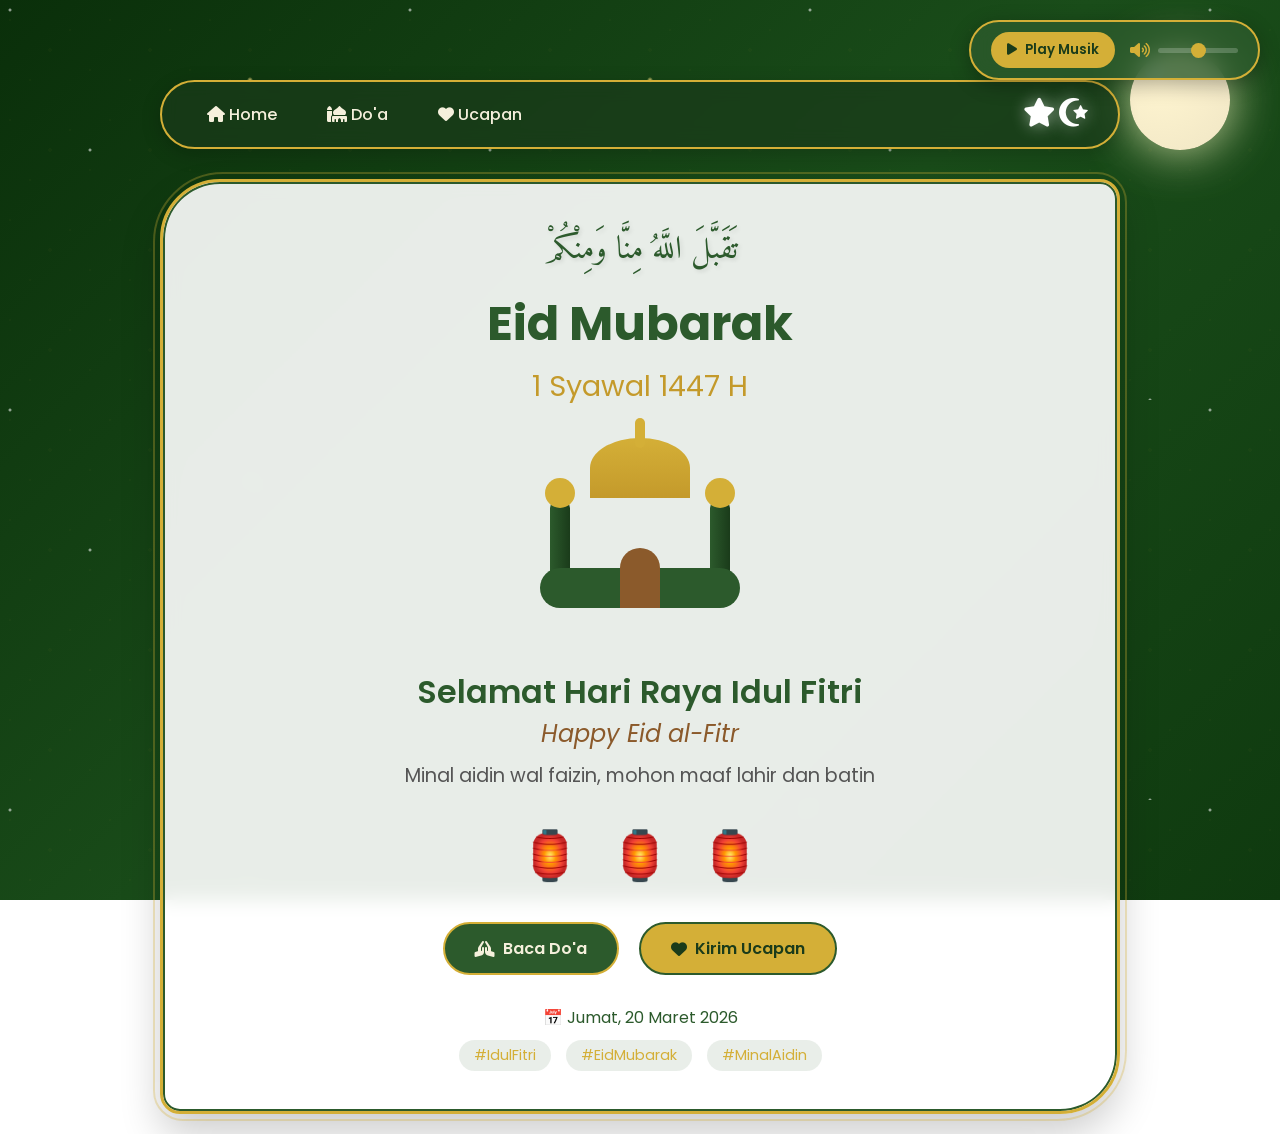
==== index.html @ 354b61fa "up project" ====
<!DOCTYPE html>
<html lang="id">
<head>
  <meta charset="UTF-8">
  <meta name="viewport" content="width=device-width, initial-scale=1.0">
  <title>🌙 Eid Mubarak · Islamic Greeting</title>
  
  <!-- Fonts -->
  <link rel="preconnect" href="https://fonts.googleapis.com">
  <link rel="preconnect" href="https://fonts.gstatic.com" crossorigin>
  <link href="https://fonts.googleapis.com/css2?family=Amiri:wght@400;700&family=Poppins:wght@300;400;600;700&display=swap" rel="stylesheet">
  
  <!-- Font Awesome for Icons -->
  <link rel="stylesheet" href="https://cdnjs.cloudflare.com/ajax/libs/font-awesome/6.0.0/css/all.min.css">
  
  <!-- CSS -->
  <link rel="stylesheet" href="css/style.css">
</head>
<body class="home-page">
  <!-- Islamic Pattern Background -->
  <div class="islamic-bg">
    <div class="pattern"></div>
    <div class="moon"></div>
    <div class="stars"></div>
  </div>

  <!-- Audio Player -->
  <div class="audio-player">
    <audio id="backsound" loop>
      <source src="audio/backsound.mp3" type="audio/mpeg">
    </audio>
    <button id="playPauseBtn" class="play-btn">
      <i class="fas fa-play"></i>
      <span>Play Musik</span>
    </button>
    <div class="volume-control">
      <i class="fas fa-volume-up"></i>
      <input type="range" id="volumeSlider" min="0" max="1" step="0.1" value="0.5">
    </div>
  </div>

  <!-- Main Content -->
  <div class="container">
    <!-- Header dengan Navigasi -->
    <nav class="islamic-nav">
  <div class="nav-links">
    <a href="index.html" class="nav-home">
      <i class="fas fa-home"></i> Home
    </a>
    <a href="halaman2.html" class="nav-doa">
      <i class="fas fa-mosque"></i> Do'a
    </a>
    <a href="halaman3.html" class="nav-ucapan">
      <i class="fas fa-heart"></i> Ucapan
    </a>
  </div>
  <div class="nav-decoration">
  <i class="fas fa-star decor-star"></i>
  <i class="fas fa-star-and-crescent decor-crescent"></i>
</div>
</nav>

    <!-- Main Card -->
    <div class="islamic-card">
      <!-- Header dengan Kaligrafi -->
      <div class="arabic-text">تَقَبَّلَ اللَّهُ مِنَّا وَمِنْكُمْ</div>
      <h1 class="title">Eid Mubarak</h1>
      <h2 class="subtitle">1 Syawal 1447 H</h2>

      <!-- Masjid Illustration -->
      <div class="masjid-container">
        <div class="masjid">
          <div class="dome"></div>
          <div class="minaret left"></div>
          <div class="minaret right"></div>
          <div class="base"></div>
          <div class="door"></div>
        </div>
      </div>

      <!-- Greeting Message -->
      <div class="greeting-message">
        <p class="indonesian">Selamat Hari Raya Idul Fitri</p>
        <p class="english">Happy Eid al-Fitr</p>
        <p class="desc">Minal aidin wal faizin, mohon maaf lahir dan batin</p>
      </div>

      <!-- Lantern Row -->
      <div class="lantern-row">
        <div class="lantern">🏮</div>
        <div class="lantern">🏮</div>
        <div class="lantern">🏮</div>
      </div>

      <!-- Button ke halaman lain -->
      <div class="action-buttons">
        <a href="halaman2.html" class="btn btn-primary">
          <i class="fas fa-hands-praying"></i> Baca Do'a
        </a>
        <a href="halaman3.html" class="btn btn-secondary">
          <i class="fas fa-heart"></i> Kirim Ucapan
        </a>
      </div>

      <!-- Footer -->
      <div class="islamic-footer">
        <div class="date">📅 Jumat, 20 Maret 2026</div>
        <div class="hashtags">
          <span>#IdulFitri</span>
          <span>#EidMubarak</span>
          <span>#MinalAidin</span>
        </div>
      </div>
    </div>
  </div>

  <!-- JavaScript -->
  <script src="js/script.js"></script>
  <!-- Letakkan sebelum </body> -->

<!-- Simpan posisi audio sebelum pindah halaman -->
<script>
  window.addEventListener('beforeunload', function() {
    const audio = document.getElementById('backsound');
    if (audio) {
      // Simpan posisi lagu
      localStorage.setItem('audioTime', audio.currentTime);
      // Simpan status play/pause
      localStorage.setItem('audioPlaying', !audio.paused);
      // Simpan volume
      localStorage.setItem('audioVolume', audio.volume);
    }
  });
</script>
</body>
</html>
---- css/style.css ----
/* ===== VARIABLES ===== */
:root {
  --primary-color: #2c5a2c;
  --secondary-color: #c49a2b;
  --accent-color: #8b5a2b;
  --dark-green: #1a3b1a;
  --light-beige: #f5f0dc;
  --gold: #d4af37;
  --font-arabic: 'Amiri', serif;
  --font-main: 'Poppins', sans-serif;
}

/* ===== RESET ===== */
* {
  margin: 0;
  padding: 0;
  box-sizing: border-box;
}

body {
  min-height: 100vh;
  font-family: var(--font-main);
  position: relative;
  overflow-x: hidden;
  color: #333;
}

/* ===== ISLAMIC BACKGROUND ===== */
.islamic-bg {
  position: fixed;
  top: 0;
  left: 0;
  width: 100%;
  height: 100%;
  z-index: -1;
  background: linear-gradient(135deg, #0a2f0a, #1a4d1a, #0f3a0f);
  overflow: hidden;
}

.pattern {
  position: absolute;
  width: 100%;
  height: 100%;
  background-image: 
    radial-gradient(circle at 10% 20%, rgba(212, 175, 55, 0.1) 1px, transparent 1px),
    radial-gradient(circle at 90% 70%, rgba(212, 175, 55, 0.1) 1px, transparent 1px),
    radial-gradient(circle at 30% 80%, rgba(212, 175, 55, 0.1) 1px, transparent 1px),
    radial-gradient(circle at 70% 30%, rgba(212, 175, 55, 0.1) 1px, transparent 1px),
    radial-gradient(circle at 50% 50%, rgba(212, 175, 55, 0.1) 2px, transparent 2px);
  background-size: 100px 100px;
  opacity: 0.3;
}

.moon {
  position: absolute;
  top: 50px;
  right: 50px;
  width: 100px;
  height: 100px;
  background: radial-gradient(circle at 30% 30%, #fff5d0, #f0e6c5);
  border-radius: 50%;
  box-shadow: 0 0 50px rgba(255, 255, 200, 0.8);
  animation: moonGlow 5s infinite alternate;
}

.moon::after {
  content: '';
  position: absolute;
  top: 10px;
  left: 15px;
  width: 20px;
  height: 20px;
  background: rgba(255, 255, 255, 0.9);
  border-radius: 50%;
  opacity: 0.8;
}

@keyframes moonGlow {
  from { box-shadow: 0 0 30px rgba(255, 255, 200, 0.5); }
  to { box-shadow: 0 0 70px rgba(255, 255, 200, 1); }
}

.stars {
  position: absolute;
  width: 100%;
  height: 100%;
  background: transparent;
  animation: twinkle 4s infinite;
}

.stars::before,
.stars::after {
  content: '';
  position: absolute;
  width: 100%;
  height: 100%;
  background-image: 
    radial-gradient(2px 2px at 10px 10px, white, rgba(0,0,0,0)),
    radial-gradient(2px 2px at 90px 150px, white, rgba(0,0,0,0)),
    radial-gradient(3px 3px at 250px 80px, #ffe484, rgba(0,0,0,0)),
    radial-gradient(2px 2px at 350px 400px, white, rgba(0,0,0,0)),
    radial-gradient(2px 2px at 500px 200px, white, rgba(0,0,0,0));
  background-size: 400px 400px;
  background-repeat: repeat;
  opacity: 0.5;
}

@keyframes twinkle {
  0%, 100% { opacity: 0.3; }
  50% { opacity: 0.8; }
}

/* ===== AUDIO PLAYER ===== */
.audio-player {
  position: fixed;
  top: 20px;
  right: 20px;
  z-index: 1000;
  background: rgba(44, 90, 44, 0.8);
  backdrop-filter: blur(10px);
  border: 2px solid var(--gold);
  border-radius: 50px;
  padding: 10px 20px;
  display: flex;
  align-items: center;
  gap: 15px;
  box-shadow: 0 5px 20px rgba(0,0,0,0.3);
  color: var(--light-beige);
}

.play-btn {
  background: var(--gold);
  border: none;
  color: var(--dark-green);
  padding: 8px 16px;
  border-radius: 30px;
  font-family: var(--font-main);
  font-weight: 600;
  cursor: pointer;
  display: flex;
  align-items: center;
  gap: 8px;
  transition: all 0.3s;
}

.play-btn:hover {
  transform: scale(1.05);
  box-shadow: 0 0 15px var(--gold);
}

.volume-control {
  display: flex;
  align-items: center;
  gap: 8px;
  color: var(--gold);
}

#volumeSlider {
  width: 80px;
  height: 5px;
  -webkit-appearance: none;
  background: rgba(255,255,255,0.2);
  border-radius: 5px;
}

#volumeSlider::-webkit-slider-thumb {
  -webkit-appearance: none;
  width: 15px;
  height: 15px;
  background: var(--gold);
  border-radius: 50%;
  cursor: pointer;
}

/* ===== NAVIGATION ===== */
.islamic-nav {
  background: rgba(26, 59, 26, 0.7);
  backdrop-filter: blur(10px);
  border: 2px solid var(--gold);
  border-radius: 50px;
  padding: 15px 30px;
  margin-bottom: 30px;
  display: flex;
  justify-content: space-between;
  align-items: center;
  box-shadow: 0 5px 20px rgba(0,0,0,0.2);
}

.nav-links {
  display: flex;
  gap: 20px;
}

.nav-links a {
  color: var(--light-beige);
  text-decoration: none;
  font-weight: 500;
  padding: 5px 15px;
  border-radius: 30px;
  transition: all 0.3s;
}

.nav-links a:hover,
.nav-links a.active {
  background: var(--gold);
  color: var(--dark-green);
}

/* Style untuk icon decoration dengan warna putih */
.nav-decoration i {
  font-size: 1.8rem;
  color: #ffffff; /* WARNA PUTIH */
  filter: drop-shadow(0 0 8px rgba(255, 255, 255, 0.5));
  transition: all 0.3s ease;
}

/* Hover effect tetap ada */
.nav-decoration i:hover {
  transform: scale(1.3);
  color: #ffffff; /* TETAP PUTIH saat hover */
  filter: drop-shadow(0 0 15px rgba(255, 255, 255, 0.8));
}

/* Animasi tetap jalan */
.decor-star {
  animation: spin 6s infinite linear;
}

.decor-crescent {
  animation: float 3s infinite ease-in-out;
}

@keyframes spin {
  from { transform: rotate(0deg); }
  to { transform: rotate(360deg); }
}

@keyframes bounce {
  0%, 100% { transform: translateY(0); }
  50% { transform: translateY(-5px); }
}

/* ===== CONTAINER ===== */
.container {
  max-width: 1000px;
  margin: 0 auto;
  padding: 80px 20px 20px;
  position: relative;
  z-index: 1;
}

/* ===== ISLAMIC CARD ===== */
.islamic-card {
  background: rgba(255, 255, 255, 0.9);
  backdrop-filter: blur(10px);
  border: 3px solid var(--gold);
  border-radius: 60px 20px 60px 20px;
  padding: 40px;
  box-shadow: 0 20px 40px rgba(0,0,0,0.2), 0 0 0 2px var(--primary-color) inset;
  position: relative;
}

.islamic-card::before {
  content: '';
  position: absolute;
  top: -10px;
  left: -10px;
  right: -10px;
  bottom: -10px;
  border: 2px solid var(--gold);
  border-radius: 70px 30px 70px 30px;
  opacity: 0.3;
  pointer-events: none;
}

/* ===== TYPOGRAPHY ===== */
.arabic-text {
  font-family: var(--font-arabic);
  font-size: 2rem;
  color: var(--primary-color);
  text-align: center;
  margin-bottom: 10px;
  text-shadow: 2px 2px 4px rgba(0,0,0,0.1);
}

.title {
  font-size: 3rem;
  color: var(--primary-color);
  text-align: center;
  margin-bottom: 5px;
  font-weight: 700;
}

.subtitle {
  font-size: 1.8rem;
  color: var(--secondary-color);
  text-align: center;
  margin-bottom: 30px;
  font-weight: 400;
}

/* ===== MASJID ILLUSTRATION ===== */
.masjid-container {
  display: flex;
  justify-content: center;
  margin: 30px 0;
}

.masjid {
  position: relative;
  width: 300px;
  height: 200px;
}

.dome {
  position: absolute;
  top: 0;
  left: 50%;
  transform: translateX(-50%);
  width: 100px;
  height: 60px;
  background: linear-gradient(to bottom, var(--gold), var(--secondary-color));
  border-radius: 50% 50% 0 0;
  z-index: 2;
}

.dome::before {
  content: '';
  position: absolute;
  top: -20px;
  left: 45px;
  width: 10px;
  height: 30px;
  background: var(--gold);
  border-radius: 5px;
}

.minaret {
  position: absolute;
  bottom: 40px;
  width: 20px;
  height: 100px;
  background: linear-gradient(to right, var(--primary-color), var(--dark-green));
  border-radius: 10px 10px 0 0;
}

.minaret.left {
  left: 60px;
}

.minaret.right {
  right: 60px;
}

.minaret::before {
  content: '';
  position: absolute;
  top: -20px;
  left: -5px;
  width: 30px;
  height: 30px;
  background: var(--gold);
  border-radius: 50%;
}

.base {
  position: absolute;
  bottom: 30px;
  left: 50px;
  width: 200px;
  height: 40px;
  background: var(--primary-color);
  border-radius: 20px;
  z-index: 1;
}

.door {
  position: absolute;
  bottom: 30px;
  left: 50%;
  transform: translateX(-50%);
  width: 40px;
  height: 60px;
  background: var(--accent-color);
  border-radius: 20px 20px 0 0;
  z-index: 3;
}

/* ===== GREETING MESSAGE ===== */
.greeting-message {
  text-align: center;
  margin: 30px 0;
}

.indonesian {
  font-size: 2rem;
  color: var(--primary-color);
  font-weight: 600;
}

.english {
  font-size: 1.5rem;
  color: var(--accent-color);
  font-style: italic;
}

.desc {
  font-size: 1.2rem;
  color: #555;
  margin-top: 10px;
}

/* ===== LANTERN ROW ===== */
.lantern-row {
  display: flex;
  justify-content: center;
  gap: 30px;
  margin: 30px 0;
}

.lantern {
  font-size: 3rem;
  animation: swing 3s infinite ease-in-out;
  transform-origin: top center;
}

.lantern:nth-child(2) {
  animation-delay: 0.5s;
}

.lantern:nth-child(3) {
  animation-delay: 1s;
}

@keyframes swing {
  0%, 100% { transform: rotate(0deg); }
  25% { transform: rotate(10deg); }
  75% { transform: rotate(-10deg); }
}

/* ===== BUTTONS ===== */
.action-buttons {
  display: flex;
  justify-content: center;
  gap: 20px;
  margin: 30px 0;
  flex-wrap: wrap;
}

.btn {
  padding: 12px 30px;
  border-radius: 50px;
  text-decoration: none;
  font-weight: 600;
  font-size: 1rem;
  display: inline-flex;
  align-items: center;
  gap: 8px;
  transition: all 0.3s;
  border: none;
  cursor: pointer;
}

.btn-primary {
  background: var(--primary-color);
  color: var(--light-beige);
  border: 2px solid var(--gold);
}

.btn-primary:hover {
  background: var(--dark-green);
  transform: translateY(-3px);
  box-shadow: 0 5px 20px rgba(0,0,0,0.2);
}

.btn-secondary {
  background: var(--gold);
  color: var(--dark-green);
  border: 2px solid var(--primary-color);
}

.btn-secondary:hover {
  background: #e5b73b;
  transform: translateY(-3px);
}

.btn-outline {
  background: transparent;
  color: var(--primary-color);
  border: 2px solid var(--primary-color);
}

.btn-outline:hover {
  background: var(--primary-color);
  color: white;
}

/* ===== FOOTER ===== */
.islamic-footer {
  margin-top: 30px;
  text-align: center;
  color: var(--primary-color);
}

.date {
  font-size: 1rem;
  margin-bottom: 10px;
}

.hashtags {
  display: flex;
  justify-content: center;
  gap: 15px;
  font-size: 0.9rem;
  color: var(--gold);
}

.hashtags span {
  background: rgba(44, 90, 44, 0.1);
  padding: 5px 15px;
  border-radius: 30px;
}

/* ===== DO'A PAGE ===== */
.tasbih-container {
  display: flex;
  justify-content: center;
  gap: 10px;
  margin: 20px 0;
}

.tasbih {
  color: var(--gold);
  font-size: 1rem;
  animation: pulse 1.5s infinite;
}

.tasbih:nth-child(2) { animation-delay: 0.2s; }
.tasbih:nth-child(3) { animation-delay: 0.4s; }
.tasbih:nth-child(4) { animation-delay: 0.6s; }
.tasbih:nth-child(5) { animation-delay: 0.8s; }
.tasbih:nth-child(6) { animation-delay: 1s; }

@keyframes pulse {
  0%, 100% { transform: scale(1); opacity: 0.5; }
  50% { transform: scale(1.2); opacity: 1; }
}

.doa-card {
  display: flex;
  gap: 20px;
  background: rgba(44, 90, 44, 0.05);
  border-radius: 30px;
  padding: 20px;
  margin-bottom: 20px;
  border: 1px solid var(--gold);
  transition: all 0.3s;
}

.doa-card:hover {
  transform: translateX(10px);
  background: rgba(44, 90, 44, 0.1);
}

.doa-icon {
  font-size: 2rem;
  color: var(--gold);
}

.doa-content {
  flex: 1;
}

.doa-arab {
  font-family: var(--font-arabic);
  font-size: 1.5rem;
  color: var(--primary-color);
  margin-bottom: 10px;
  direction: rtl;
}

.doa-latin {
  font-style: italic;
  color: var(--accent-color);
  margin-bottom: 5px;
}

.doa-arti {
  color: #666;
  font-size: 0.9rem;
}

/* ===== UCAPAN PAGE ===== */
.envelope-container {
  text-align: center;
  margin: 20px 0;
}

.envelope-icon {
  font-size: 4rem;
  color: var(--gold);
  animation: openEnvelope 2s infinite;
}

@keyframes openEnvelope {
  0%, 100% { transform: scale(1); }
  50% { transform: scale(1.1) translateY(-10px); }
}

.ucapan-grid {
  display: grid;
  grid-template-columns: repeat(auto-fit, minmax(200px, 1fr));
  gap: 20px;
  margin: 30px 0;
}

.ucapan-item {
  background: rgba(44, 90, 44, 0.05);
  border: 2px solid var(--gold);
  border-radius: 30px;
  padding: 20px;
  text-align: center;
  cursor: pointer;
  transition: all 0.3s;
}

.ucapan-item:hover {
  transform: translateY(-10px);
  box-shadow: 0 10px 30px rgba(0,0,0,0.2);
  background: rgba(212, 175, 55, 0.1);
}

.ucapan-avatar {
  font-size: 3rem;
  margin-bottom: 10px;
  animation: bounce 2s infinite;
}

.ucapan-item h3 {
  color: var(--primary-color);
  margin-bottom: 5px;
}

.ucapan-item p {
  color: #666;
  font-size: 0.9rem;
}

.selected-ucapan {
  background: rgba(44, 90, 44, 0.1);
  border-radius: 30px;
  padding: 20px;
  margin: 20px 0;
  text-align: center;
  border: 2px dashed var(--gold);
  font-size: 1.2rem;
  color: var(--primary-color);
  min-height: 80px;
  display: flex;
  align-items: center;
  justify-content: center;
}

.custom-message {
  margin: 30px 0;
  text-align: center;
}

.custom-message h3 {
  color: var(--primary-color);
  margin-bottom: 15px;
}

#customMessage {
  width: 100%;
  min-height: 100px;
  padding: 15px;
  border: 2px solid var(--gold);
  border-radius: 20px;
  font-family: var(--font-main);
  margin-bottom: 15px;
  resize: vertical;
}

.hadith {
  font-style: italic;
  color: var(--accent-color);
  font-size: 1rem;
  padding: 20px;
  border-top: 1px solid var(--gold);
}

/* ===== RESPONSIVE ===== */
@media (max-width: 768px) {
  .audio-player {
    top: 10px;
    right: 10px;
    padding: 8px 12px;
    flex-wrap: wrap;
    width: auto;
  }
  
  .islamic-nav {
    flex-direction: column;
    gap: 10px;
    padding: 10px;
  }
  
  .nav-links {
    flex-wrap: wrap;
    justify-content: center;
  }
  
  .title {
    font-size: 2rem;
  }
  
  .subtitle {
    font-size: 1.3rem;
  }
  
  .arabic-text {
    font-size: 1.5rem;
  }
  
  .masjid {
    width: 250px;
    height: 150px;
  }
  
  .doa-card {
    flex-direction: column;
    text-align: center;
  }
  
  .doa-arab {
    font-size: 1.2rem;
  }
  
  .ucapan-grid {
    grid-template-columns: 1fr 1fr;
  }
}

@media (max-width: 480px) {
  .container {
    padding: 100px 10px 20px;
  }
  
  .islamic-card {
    padding: 20px;
  }
  
  .action-buttons {
    flex-direction: column;
  }
  
  .btn {
    width: 100%;
    justify-content: center;
  }
  
  .ucapan-grid {
    grid-template-columns: 1fr;
  }
  
  .moon {
    width: 60px;
    height: 60px;
    top: 20px;
    right: 20px;
  }
}

.ucapan-form {
  display: flex;
  flex-direction: column;
  gap: 15px;
}

.form-input {
  padding: 12px 15px;
  border: 2px solid var(--gold);
  border-radius: 15px;
  font-family: var(--font-main);
  background: rgba(255,255,255,0.1);
  color: black;
}

.form-input::placeholder {
  color: rgba(18, 17, 17, 0.6);
}

.info-text {
  margin-top: 10px;
  font-size: 0.9rem;
  color: var(--gold);
  text-align: center;
}
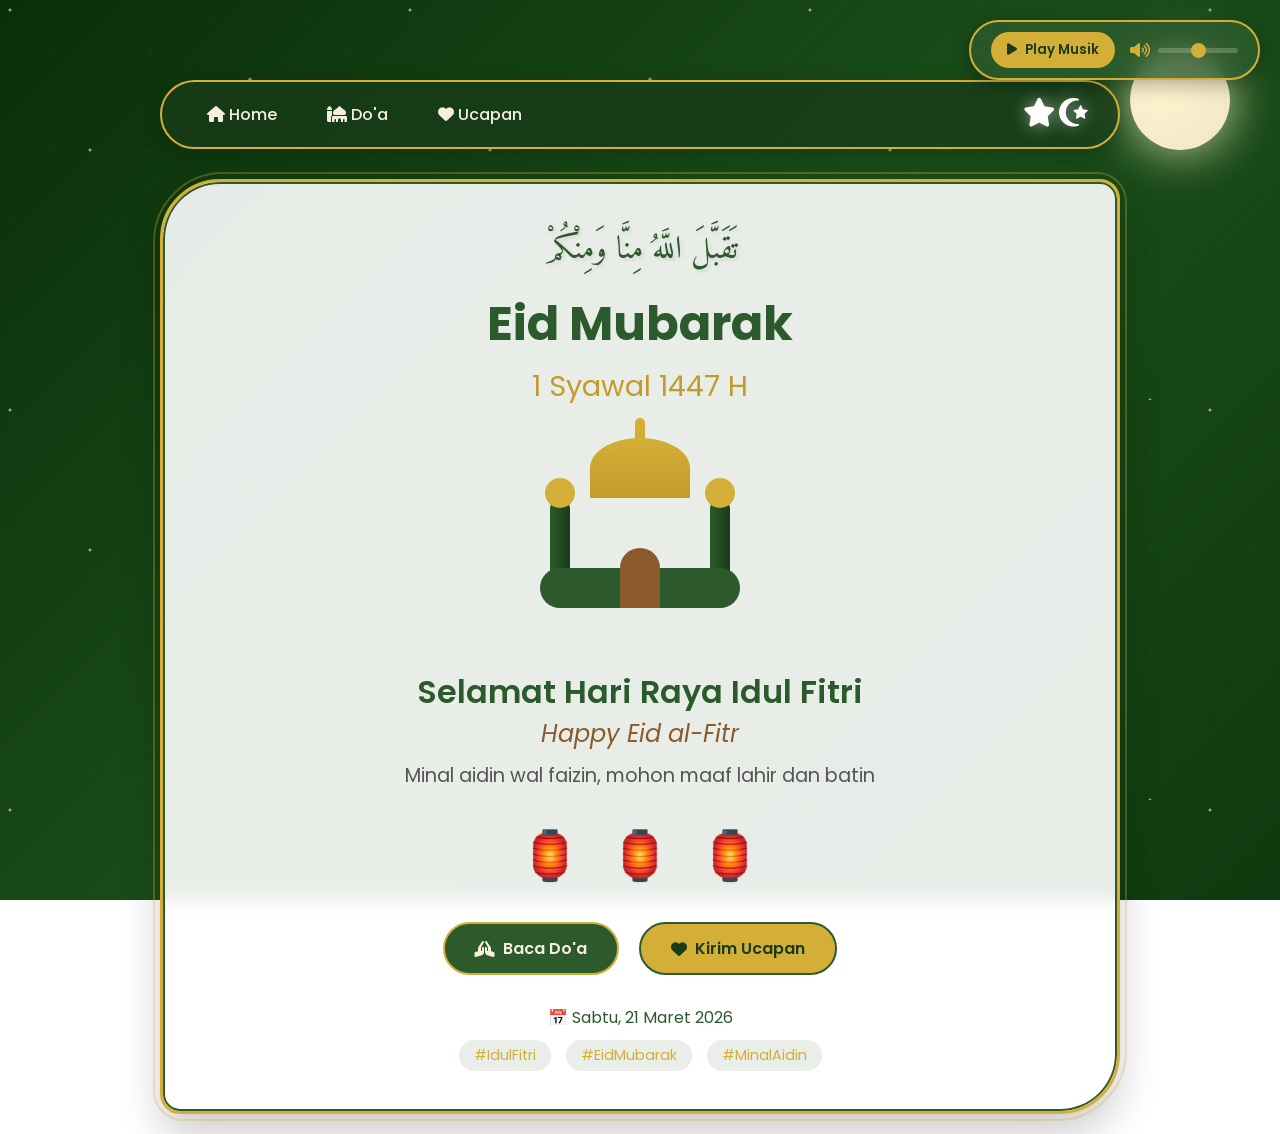
==== commit f5dbcc6d: "Update footer date from March 20 to March 21 ganti tanggal" ====
--- a/index.html
+++ b/index.html
@@ -104,7 +104,7 @@
 
       <!-- Footer -->
       <div class="islamic-footer">
-        <div class="date">📅 Jumat, 20 Maret 2026</div>
+        <div class="date">📅 Sabtu, 21 Maret 2026</div>
         <div class="hashtags">
           <span>#IdulFitri</span>
           <span>#EidMubarak</span>
@@ -133,4 +133,4 @@
   });
 </script>
 </body>
-</html>+</html>
